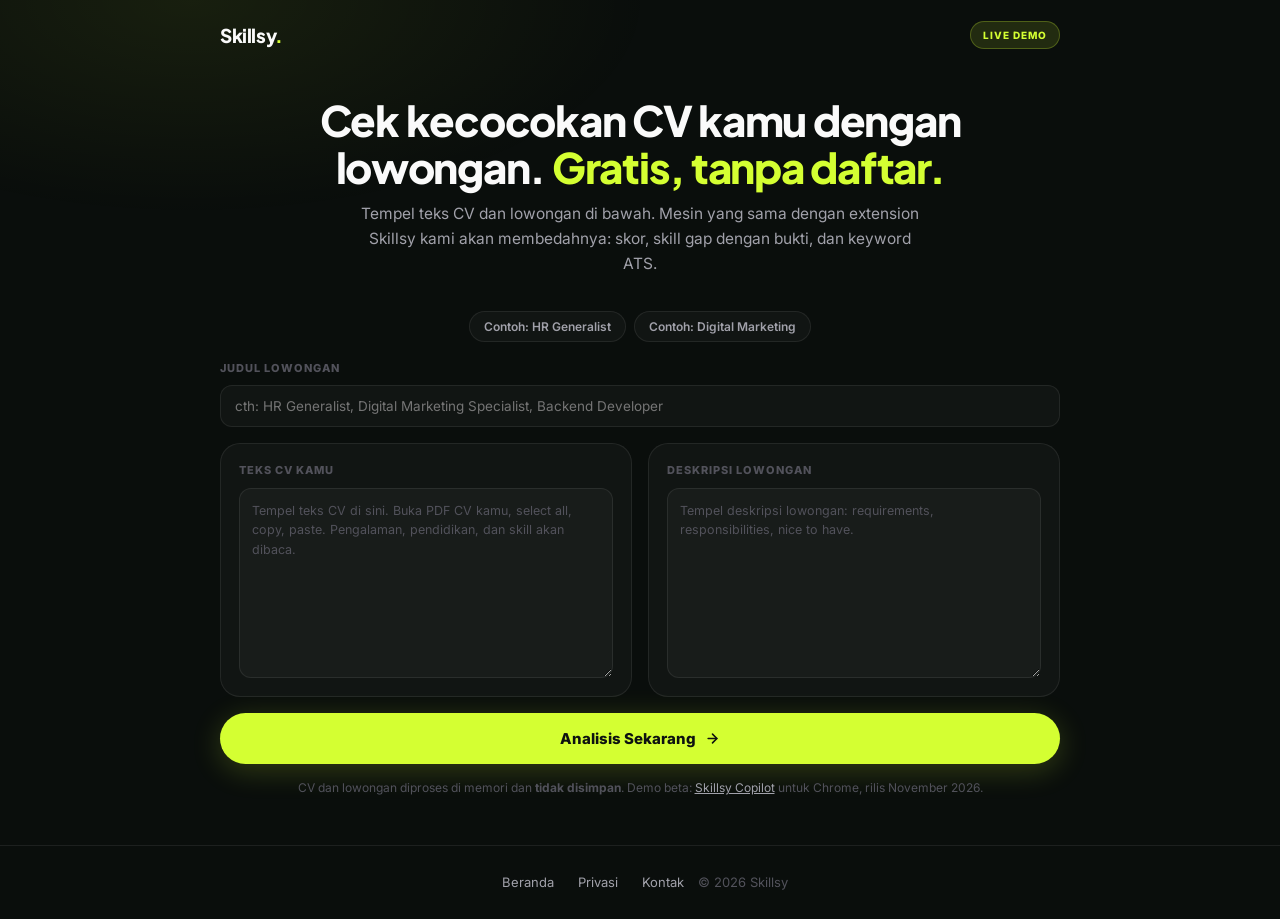
==== demo.html @ e5e5037d "feat: web demo page + non-IT skill verdict fixes Engine fixes verified against two non-IT test cases" ====
<!DOCTYPE html>
<html lang="id">
<head>
  <meta charset="UTF-8">
  <meta name="viewport" content="width=device-width, initial-scale=1.0">
  <title>Cek Kecocokan CV dengan Lowongan - Gratis | Skillsy</title>
  <meta name="description" content="Demo gratis Skillsy Copilot: tempel CV dan lowongan kerja kamu, dapatkan skor kecocokan, rincian skill gap dengan bukti, dan keyword ATS dalam hitungan detik. Tanpa daftar akun.">
  <link rel="icon" type="image/svg+xml" href="logo.svg">
  <link rel="preconnect" href="https://fonts.googleapis.com">
  <link rel="preconnect" href="https://fonts.gstatic.com" crossorigin>
  <link href="https://fonts.googleapis.com/css2?family=Inter:wght@400;500;600;700&family=Plus+Jakarta+Sans:wght@700;800&display=swap" rel="stylesheet">
  <style>
    :root {
      --bg: #0a0e0c;
      --lime: #d4ff32;
      --lime-dim: rgba(212, 255, 50, 0.12);
      --text: #fafafa;
      --muted: #a1a1aa;
      --faint: #52525b;
      --glass: rgba(255, 255, 255, 0.03);
      --glass-2: rgba(255, 255, 255, 0.06);
      --border: rgba(255, 255, 255, 0.08);
      --radius: 20px;
      --font-display: 'Plus Jakarta Sans', sans-serif;
      --font-body: 'Inter', sans-serif;
      --red: #f87171;
      --green: #4ade80;
    }
    * { margin: 0; padding: 0; box-sizing: border-box; }
    body { font-family: var(--font-body); background: var(--bg); color: var(--text); line-height: 1.6; }
    .bg-fx { position: fixed; inset: 0; z-index: -1; pointer-events: none; }
    .bg-fx::before {
      content: ''; position: absolute; inset: 0;
      background: radial-gradient(ellipse 60% 40% at 15% 0%, rgba(212,255,50,0.07), transparent 60%);
    }
    .container { max-width: 880px; margin: 0 auto; padding: 0 20px; }

    nav {
      display: flex; align-items: center; justify-content: space-between;
      padding: 20px 0;
    }
    .nav-logo { font-family: var(--font-display); font-weight: 800; font-size: 19px; letter-spacing: -0.02em; color: var(--text); text-decoration: none; }
    .nav-logo span { color: var(--lime); }
    .nav-badge { font-size: 10px; font-weight: 800; letter-spacing: 0.1em; color: var(--lime); background: var(--lime-dim); border: 1px solid rgba(212,255,50,0.25); padding: 5px 12px; border-radius: 100px; }

    .hero { padding: 26px 0 34px; text-align: center; }
    .hero h1 { font-family: var(--font-display); font-size: clamp(28px, 4.4vw, 42px); font-weight: 800; letter-spacing: -0.03em; line-height: 1.12; margin-bottom: 12px; }
    .hero h1 em { font-style: normal; color: var(--lime); }
    .hero p { color: var(--muted); max-width: 560px; margin: 0 auto; font-size: 15.5px; }

    .demo-grid { display: grid; grid-template-columns: 1fr 1fr; gap: 16px; margin-bottom: 16px; }
    .input-card {
      background: var(--glass); border: 1px solid var(--border);
      border-radius: var(--radius); padding: 18px;
      display: flex; flex-direction: column; gap: 8px;
    }
    .input-card label { font-size: 11px; font-weight: 800; letter-spacing: 0.09em; text-transform: uppercase; color: var(--faint); }
    .input-card textarea {
      width: 100%; min-height: 190px; resize: vertical;
      background: rgba(255,255,255,0.03); border: 1px solid var(--border);
      border-radius: 12px; color: var(--text);
      font-family: var(--font-body); font-size: 12.5px; line-height: 1.55;
      padding: 12px; outline: none; transition: border-color .2s;
    }
    .input-card textarea:focus { border-color: rgba(212,255,50,0.45); }
    .input-card textarea::placeholder { color: var(--faint); }
    .input-title { display: flex; flex-direction: column; gap: 8px; margin-bottom: 16px; }
    .input-title input {
      width: 100%; padding: 12px 14px;
      background: rgba(255,255,255,0.03); border: 1px solid var(--border);
      border-radius: 12px; color: var(--text);
      font-family: var(--font-body); font-size: 13.5px; outline: none;
      transition: border-color .2s;
    }
    .input-title input:focus { border-color: rgba(212,255,50,0.45); }

    .run-btn {
      width: 100%;
      background: var(--lime); color: #0d1210;
      font-family: var(--font-body); font-weight: 800; font-size: 15px;
      padding: 16px; border-radius: 100px; border: none; cursor: pointer;
      box-shadow: 0 6px 30px rgba(212,255,50,0.2);
      transition: transform .2s, box-shadow .2s;
      display: flex; align-items: center; justify-content: center; gap: 9px;
    }
    .run-btn:hover:not(:disabled) { transform: translateY(-2px); box-shadow: 0 10px 40px rgba(212,255,50,0.3); }
    .run-btn:disabled { opacity: 0.4; cursor: not-allowed; }
    .demo-error { display: none; color: var(--red); font-size: 13px; text-align: center; margin-top: 12px; }
    .demo-note { text-align: center; font-size: 12px; color: var(--faint); margin-top: 14px; }
    .demo-note a { color: var(--muted); }
    .sample-row { display: flex; gap: 8px; justify-content: center; margin-bottom: 18px; flex-wrap: wrap; }
    .sample-btn {
      background: var(--glass); border: 1px solid var(--border); color: var(--muted);
      font-family: var(--font-body); font-size: 12px; font-weight: 600;
      padding: 7px 14px; border-radius: 100px; cursor: pointer; transition: all .2s;
    }
    .sample-btn:hover { color: var(--lime); border-color: rgba(212,255,50,0.3); }

    /* RESULT */
    #result { display: none; margin-top: 36px; }
    .res-score-card {
      background: var(--glass-2); border: 1px solid var(--border);
      border-radius: var(--radius); padding: 24px;
      display: flex; align-items: center; gap: 22px; margin-bottom: 16px;
    }
    .ring {
      --pct: 0; --sz: 96px;
      width: var(--sz); height: var(--sz); border-radius: 50%; flex-shrink: 0;
      background:
        radial-gradient(closest-side, #0a0e0c 79%, transparent 80% 100%),
        conic-gradient(var(--lime) calc(var(--pct) * 1%), rgba(255,255,255,0.07) 0);
      display: flex; flex-direction: column; align-items: center; justify-content: center;
    }
    .ring b { font-family: var(--font-display); font-size: 25px; font-weight: 800; }
    .ring label { font-size: 8.5px; font-weight: 700; color: var(--faint); letter-spacing: 0.08em; text-transform: uppercase; }
    .res-score-info { display: flex; flex-direction: column; gap: 8px; }
    .res-verdict { font-size: 14.5px; font-weight: 700; color: var(--lime); }
    .res-seniority { font-size: 12.5px; color: var(--muted); }

    .res-card {
      background: var(--glass); border: 1px solid var(--border);
      border-radius: var(--radius); padding: 22px; margin-bottom: 14px;
    }
    .res-card h3 { font-family: var(--font-display); font-size: 13px; font-weight: 800; letter-spacing: 0.06em; text-transform: uppercase; color: var(--faint); margin-bottom: 14px; }
    .res-synthesis { font-size: 14.5px; color: var(--text); line-height: 1.65; }
    .bd-row { display: flex; flex-direction: column; gap: 4px; margin-bottom: 10px; }
    .bd-row:last-child { margin-bottom: 0; }
    .bd-top { display: flex; justify-content: space-between; font-size: 12.5px; }
    .bd-top .lbl { color: var(--muted); font-weight: 600; }
    .bd-top b { font-size: 12.5px; }
    .bd-track { height: 5px; background: rgba(255,255,255,0.07); border-radius: 3px; overflow: hidden; }
    .bd-fill { height: 100%; border-radius: 3px; }

    .req-item { padding: 11px 0; border-bottom: 1px solid var(--border); }
    .req-item:last-child { border-bottom: none; }
    .req-head { display: flex; gap: 10px; align-items: flex-start; }
    .req-ico { width: 17px; height: 17px; border-radius: 50%; flex-shrink: 0; margin-top: 2px; display: flex; align-items: center; justify-content: center; font-size: 10px; font-weight: 900; }
    .req-ico.met { background: rgba(74,222,128,0.15); color: var(--green); }
    .req-ico.partial { background: rgba(251,191,36,0.15); color: #fbbf24; }
    .req-ico.missing { background: rgba(248,113,113,0.15); color: var(--red); }
    .req-t { font-size: 13.5px; font-weight: 600; }
    .req-d { font-size: 12.5px; color: var(--muted); margin-top: 3px; padding-left: 27px; line-height: 1.55; }

    .chips { display: flex; flex-wrap: wrap; gap: 8px; }
    .chip {
      display: inline-flex; align-items: center; gap: 6px;
      padding: 7px 13px; border-radius: 100px;
      font-size: 12px; font-weight: 600;
      background: var(--glass); border: 1px solid var(--border); color: var(--text);
    }
    .chip i { width: 7px; height: 7px; border-radius: 50%; }
    .chip.ok i { background: var(--green); }
    .chip.no i { background: var(--red); }
    .chip.ats { border-style: dashed; color: var(--muted); font-family: ui-monospace, monospace; font-size: 11.5px; cursor: pointer; transition: border-color .2s; }
    .chip.ats:hover { border-color: rgba(212,255,50,0.4); color: var(--lime); }

    footer { border-top: 1px solid var(--border); margin-top: 48px; padding: 26px 0; font-size: 13px; color: var(--faint); text-align: center; }
    footer a { color: var(--muted); text-decoration: none; margin: 0 10px; }
    footer a:hover { color: var(--lime); }

    @media (max-width: 720px) { .demo-grid { grid-template-columns: 1fr; } .res-score-card { flex-direction: column; text-align: center; } .res-score-info { align-items: center; } }
  </style>
</head>
<body>
<div class="bg-fx"></div>
<div class="container">

  <nav>
    <a class="nav-logo" href="/">Skillsy<span>.</span></a>
    <span class="nav-badge">LIVE DEMO</span>
  </nav>

  <header class="hero">
    <h1>Cek kecocokan CV kamu dengan lowongan. <em>Gratis, tanpa daftar.</em></h1>
    <p>Tempel teks CV dan lowongan di bawah. Mesin yang sama dengan extension Skillsy kami akan membedahnya: skor, skill gap dengan bukti, dan keyword ATS.</p>
  </header>

  <div class="sample-row">
    <button class="sample-btn" onclick="fillSample('hr')">Contoh: HR Generalist</button>
    <button class="sample-btn" onclick="fillSample('dm')">Contoh: Digital Marketing</button>
  </div>

  <div class="input-title">
    <label style="font-size: 11px; font-weight: 800; letter-spacing: 0.09em; text-transform: uppercase; color: var(--faint);">Judul Lowongan</label>
    <input type="text" id="jobTitle" placeholder="cth: HR Generalist, Digital Marketing Specialist, Backend Developer">
  </div>

  <div class="demo-grid">
    <div class="input-card">
      <label for="cvText">Teks CV kamu</label>
      <textarea id="cvText" placeholder="Tempel teks CV di sini. Buka PDF CV kamu, select all, copy, paste. Pengalaman, pendidikan, dan skill akan dibaca." spellcheck="false"></textarea>
    </div>
    <div class="input-card">
      <label for="jobDesc">Deskripsi lowongan</label>
      <textarea id="jobDesc" placeholder="Tempel deskripsi lowongan: requirements, responsibilities, nice to have." spellcheck="false"></textarea>
    </div>
  </div>

  <button class="run-btn" id="runBtn" onclick="runAnalysis()">
    Analisis Sekarang
    <svg width="15" height="15" viewBox="0 0 24 24" fill="none" stroke="currentColor" stroke-width="2.5" stroke-linecap="round" stroke-linejoin="round"><line x1="5" y1="12" x2="19" y2="12"/><polyline points="12 5 19 12 12 19"/></svg>
  </button>
  <div class="demo-error" id="demoError" role="alert"></div>
  <p class="demo-note">CV dan lowongan diproses di memori dan <b>tidak disimpan</b>. Demo beta: <a href="/">Skillsy Copilot</a> untuk Chrome, rilis November 2026.</p>

  <div id="result">
    <div class="res-score-card">
      <div class="ring" id="scoreRing"><b id="scoreNum">0%</b><label>Match</label></div>
      <div class="res-score-info">
        <span class="res-verdict" id="resVerdict"></span>
        <span class="res-seniority" id="resSeniority"></span>
      </div>
    </div>

    <div class="res-card" id="synthCard" style="display:none;">
      <h3>Pembahasan</h3>
      <p class="res-synthesis" id="resSynthesis"></p>
    </div>

    <div class="res-card" id="bdCard" style="display:none;">
      <h3>Dari Mana Skor Ini</h3>
      <div id="breakdown"></div>
    </div>

    <div class="res-card">
      <h3>Kecocokan Requirement</h3>
      <div id="reqList"></div>
    </div>

    <div class="res-card" id="chipsCard" style="display:none;">
      <h3>Skill Kamu vs Lowongan</h3>
      <div class="chips" id="skillChips"></div>
    </div>

    <div class="res-card" id="atsCard" style="display:none;">
      <h3>Keyword ATS (klik untuk salin)</h3>
      <div class="chips" id="atsChips"></div>
    </div>

    <div class="res-card" style="text-align: center;">
      <p style="font-size: 13.5px; color: var(--muted);">Ini versi web yang disederhanakan. <b style="color: var(--text);">Extension Skillsy</b> menyimpan CV kamu, memindai lowongan LinkedIn/JobStreet dalam satu klik, dan membuat surat lamaran.</p>
    </div>
  </div>
</div>

<footer>
  <a href="/">Beranda</a>
  <a href="privacy.html">Privasi</a>
  <a href="mailto:raybunaken@gmail.com">Kontak</a>
  &copy; 2026 Skillsy
</footer>

<script>
  const SAMPLES = {
    hr: {
      title: 'HR Generalist',
      cv: 'SARI MELATI\nHR Generalist - PT Distribusi Niaga (3 tahun)\n\nPENGALAMAN:\n- Menangani rekrutmen end-to-end, screening 200+ kandidat per tahun\n- Payroll dan pengelolaan BPJS 150 karyawan menggunakan Excel\n- Onboarding dan training karyawan baru\n- Menyusun kontrak kerja dan peraturan perusahaan\n\nPENDIDIKAN: S1 Psikologi, Universitas Indonesia\n\nSKILL: Rekrutmen, Payroll, Excel, Training, Komunikasi, Kontrak Kerja',
      jd: 'HR Generalist - PT Maju Bersama\nRequirements:\n- Minimum 2 years of HR experience\n- Bachelor degree in Psychology or Management\n- Strong communication and interpersonal skills\n- Experience with payroll and BPJS administration\nNice to have: familiar with HRIS such as Talenta'
    },
    dm: {
      title: 'Digital Marketing Specialist',
      cv: 'RINA KUSUMA\nSocial Media Officer - Brand Lokal (2 tahun)\n\nPENGALAMAN:\n- Mengelola Instagram dan TikTok, tumbuh 50k followers organik\n- Membuat content calendar dan copywriting untuk 3 brand\n- Evaluasi performa konten menggunakan Google Analytics dan Excel\n- Desain konten harian menggunakan Canva\n\nPENDIDIKAN: S1 Manajemen Pemasaran\n\nSKILL: Copywriting, Canva, Google Analytics, Content Strategy, Excel',
      jd: 'Digital Marketing Specialist\nRequirements:\n- 2+ years experience in digital marketing\n- Experience running Meta Ads campaigns\n- Strong Search Engine Optimization (SEO) knowledge\n- Excellent content writing skills\nNice to have: Canva, email marketing'
    }
  };

  function fillSample(key) {
    const s = SAMPLES[key];
    document.getElementById('jobTitle').value = s.title;
    document.getElementById('cvText').value = s.cv;
    document.getElementById('jobDesc').value = s.jd;
  }

  function err(msg) {
    const el = document.getElementById('demoError');
    el.textContent = msg;
    el.style.display = 'block';
  }
  function clearErr() { document.getElementById('demoError').style.display = 'none'; }

  function getInstallId() {
    let id = localStorage.getItem('skillsy-demo-id');
    if (!id) {
      id = (crypto.randomUUID) ? crypto.randomUUID() : 'web-' + Date.now() + '-' + Math.random().toString(36).slice(2);
      localStorage.setItem('skillsy-demo-id', id);
    }
    return id;
  }

  const EMAIL_RE = null;
  const statusText = (score) => score >= 70 ? 'Cukup siap untuk apply' : score >= 45 ? 'Layak dicoba, perbaiki dulu' : 'Jarak masih besar, pertimbangkan posisi lain';

  async function runAnalysis() {
    clearErr();
    const cv = document.getElementById('cvText').value.trim();
    const jd = document.getElementById('jobDesc').value.trim();
    const title = document.getElementById('jobTitle').value.trim() || 'Lowongan';
    if (cv.length < 50) { err('Teks CV terlalu pendek. Tempel CV lengkap minimal beberapa paragraf.'); return; }
    if (jd.length < 30) { err('Deskripsi lowongan terlalu pendek. Tempel requirements-nya.'); return; }

    const btn = document.getElementById('runBtn');
    btn.disabled = true;
    btn.innerText = 'Menganalisis... (sekitar 10 detik)';

    try {
      const res = await fetch('/api/analyze-job', {
        method: 'POST',
        headers: { 'Content-Type': 'application/json', 'X-Skillsy-Client': getInstallId() },
        body: JSON.stringify({ cv_text: cv, job_title: title, job_description: jd })
      });
      if (res.status === 429) { const d = await res.json().catch(() => ({})); throw new Error(d.detail || 'Terlalu banyak percobaan. Tunggu satu menit.'); }
      const data = await res.json();
      if (data.error) throw new Error(data.error);
      renderResult(data);
    } catch (e) {
      err(e.message || 'Terjadi kesalahan. Coba lagi.');
    } finally {
      btn.disabled = false;
      btn.innerHTML = 'Analisis Sekarang <svg width="15" height="15" viewBox="0 0 24 24" fill="none" stroke="currentColor" stroke-width="2.5" stroke-linecap="round" stroke-linejoin="round"><line x1="5" y1="12" x2="19" y2="12"/><polyline points="12 5 19 12 12 19"/></svg>';
      document.getElementById('result').scrollIntoView({ behavior: 'smooth', block: 'start' });
    }
  }

  function renderResult(d) {
    const score = d.readiness_score || 0;
    const ring = document.getElementById('scoreRing');
    ring.style.setProperty('--pct', score);
    document.getElementById('scoreNum').textContent = score + '%';
    document.getElementById('resVerdict').textContent = statusText(score);
    document.getElementById('resSeniority').textContent = d.seniority_level || '';

    const synEl = document.getElementById('synthCard');
    if (d.synthesis) { document.getElementById('resSynthesis').textContent = d.synthesis; synEl.style.display = 'block'; }
    else synEl.style.display = 'none';

    const bd = d.score_breakdown;
    const bdEl = document.getElementById('bdCard');
    if (bd) {
      const labels = { experience: 'Pengalaman', must_skills: 'Skill Wajib', plus_skills: 'Skill Plus', education: 'Edukasi' };
      document.getElementById('breakdown').innerHTML = Object.entries(bd).map(([k, v]) => {
        const pct = Math.max(0, Math.min(100, v.score || 0));
        const color = pct >= 70 ? '#22c55e' : pct >= 45 ? '#f59e0b' : '#ef4444';
        return `<div class="bd-row"><div class="bd-top"><span class="lbl">${labels[k] || k}</span><b>${pct} <span style="color:var(--faint); font-weight:600; font-size:10.5px;">bobot ${v.weight}%</span></b></div><div class="bd-track"><div class="bd-fill" style="width:${pct}%; background:${color};"></div></div></div>`;
      }).join('');
      bdEl.style.display = 'block';
    } else bdEl.style.display = 'none';

    const icon = { met: '&#10003;', partial: '+', missing: '&#10007;' };
    document.getElementById('reqList').innerHTML = (d.requirements_check || []).map(r =>
      `<div class="req-item"><div class="req-head"><div class="req-ico ${r.status}">${icon[r.status] || '?'}</div><div class="req-t">${r.req}</div></div><div class="req-d">${r.detail || ''}</div></div>`
    ).join('');

    const chipsEl = document.getElementById('chipsCard');
    const matched = d.matched_skills || [];
    const missing = d.missing_skills || [];
    if (matched.length || missing.length) {
      chipsEl.innerHTML =
        matched.map(s => `<span class="chip ok"><i></i>${s}</span>`).join('') +
        missing.map(s => `<span class="chip no"><i></i>${s}</span>`).join('');
      chipsEl.style.display = 'block';
    } else chipsEl.style.display = 'none';

    const atsEl = document.getElementById('atsCard');
    if (d.ats_keywords && d.ats_keywords.length) {
      atsEl.innerHTML = '';
      d.ats_keywords.forEach(kw => {
        const c = document.createElement('span');
        c.className = 'chip ats';
        c.textContent = kw;
        c.title = 'Klik untuk salin';
        c.onclick = () => {
          navigator.clipboard.writeText(kw).then(() => {
            c.textContent = 'tersalin: ' + kw;
            setTimeout(() => { c.textContent = kw; }, 1500);
          });
        };
        atsEl.appendChild(c);
      });
      atsEl.style.display = 'block';
    } else atsEl.style.display = 'none';

    document.getElementById('result').style.display = 'block';
  }
</script>
</body>
</html>
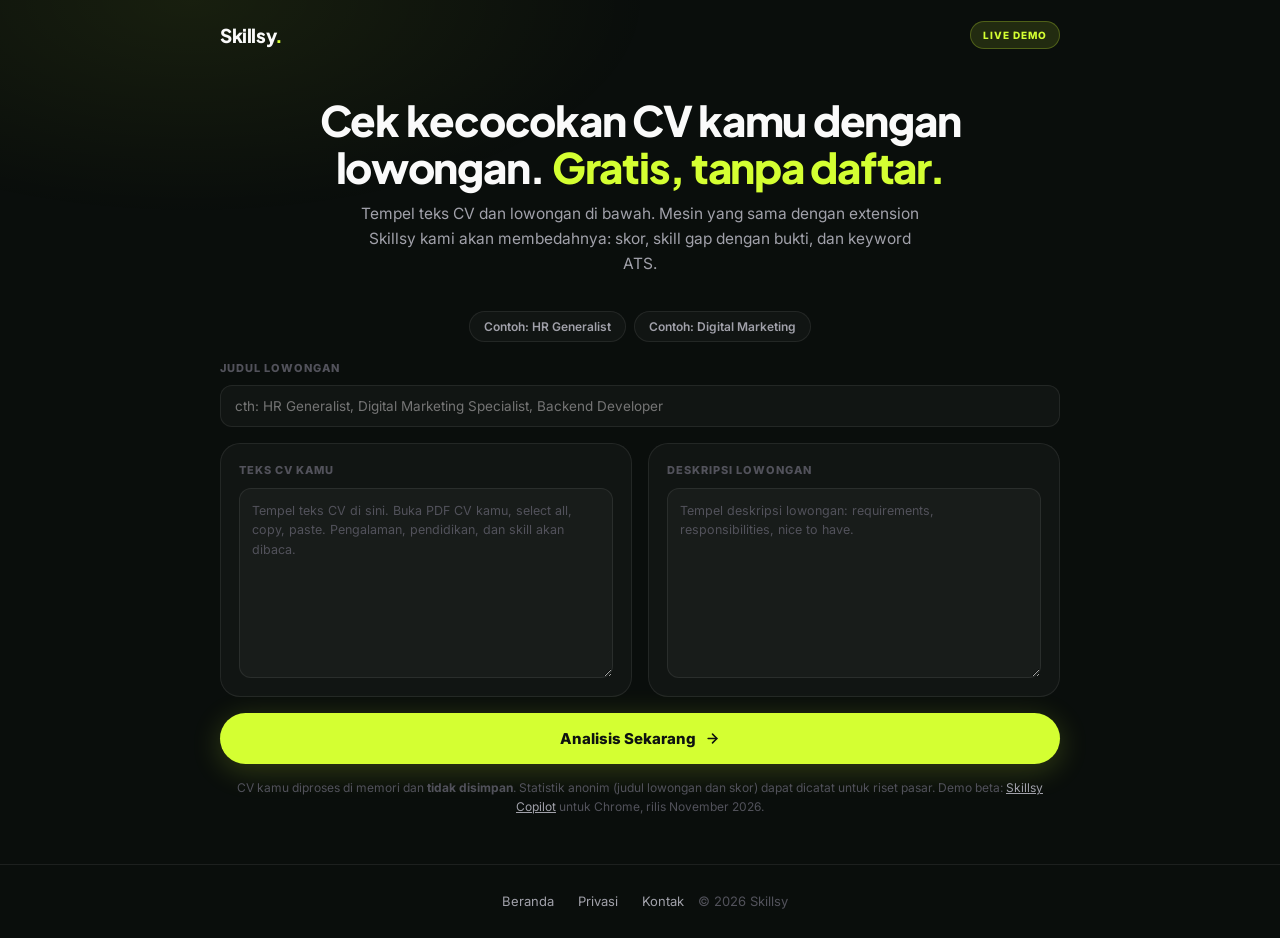
==== commit 5617dad3: "feat: Supabase persistence - waitlist, anonymous scan log, keepalive cron - supabase_insert helper o" ====
--- a/demo.html
+++ b/demo.html
@@ -201,7 +201,7 @@
     <svg width="15" height="15" viewBox="0 0 24 24" fill="none" stroke="currentColor" stroke-width="2.5" stroke-linecap="round" stroke-linejoin="round"><line x1="5" y1="12" x2="19" y2="12"/><polyline points="12 5 19 12 12 19"/></svg>
   </button>
   <div class="demo-error" id="demoError" role="alert"></div>
-  <p class="demo-note">CV dan lowongan diproses di memori dan <b>tidak disimpan</b>. Demo beta: <a href="/">Skillsy Copilot</a> untuk Chrome, rilis November 2026.</p>
+  <p class="demo-note">CV kamu diproses di memori dan <b>tidak disimpan</b>. Statistik anonim (judul lowongan dan skor) dapat dicatat untuk riset pasar. Demo beta: <a href="/">Skillsy Copilot</a> untuk Chrome, rilis November 2026.</p>
 
   <div id="result">
     <div class="res-score-card">
@@ -264,6 +264,10 @@
     }
   };
 
+  // Saat file dibuka langsung dari disk (file://), relative URL tidak punya origin.
+  // Fallback ke API production supaya demo tetap jalan di mana pun dibuka.
+  const API_BASE = location.protocol.startsWith('http') ? '' : 'https://skillsy.my.id';
+
   function fillSample(key) {
     const s = SAMPLES[key];
     document.getElementById('jobTitle').value = s.title;
@@ -303,7 +307,7 @@
     btn.innerText = 'Menganalisis... (sekitar 10 detik)';
 
     try {
-      const res = await fetch('/api/analyze-job', {
+      const res = await fetch(API_BASE + '/api/analyze-job', {
         method: 'POST',
         headers: { 'Content-Type': 'application/json', 'X-Skillsy-Client': getInstallId() },
         body: JSON.stringify({ cv_text: cv, job_title: title, job_description: jd })
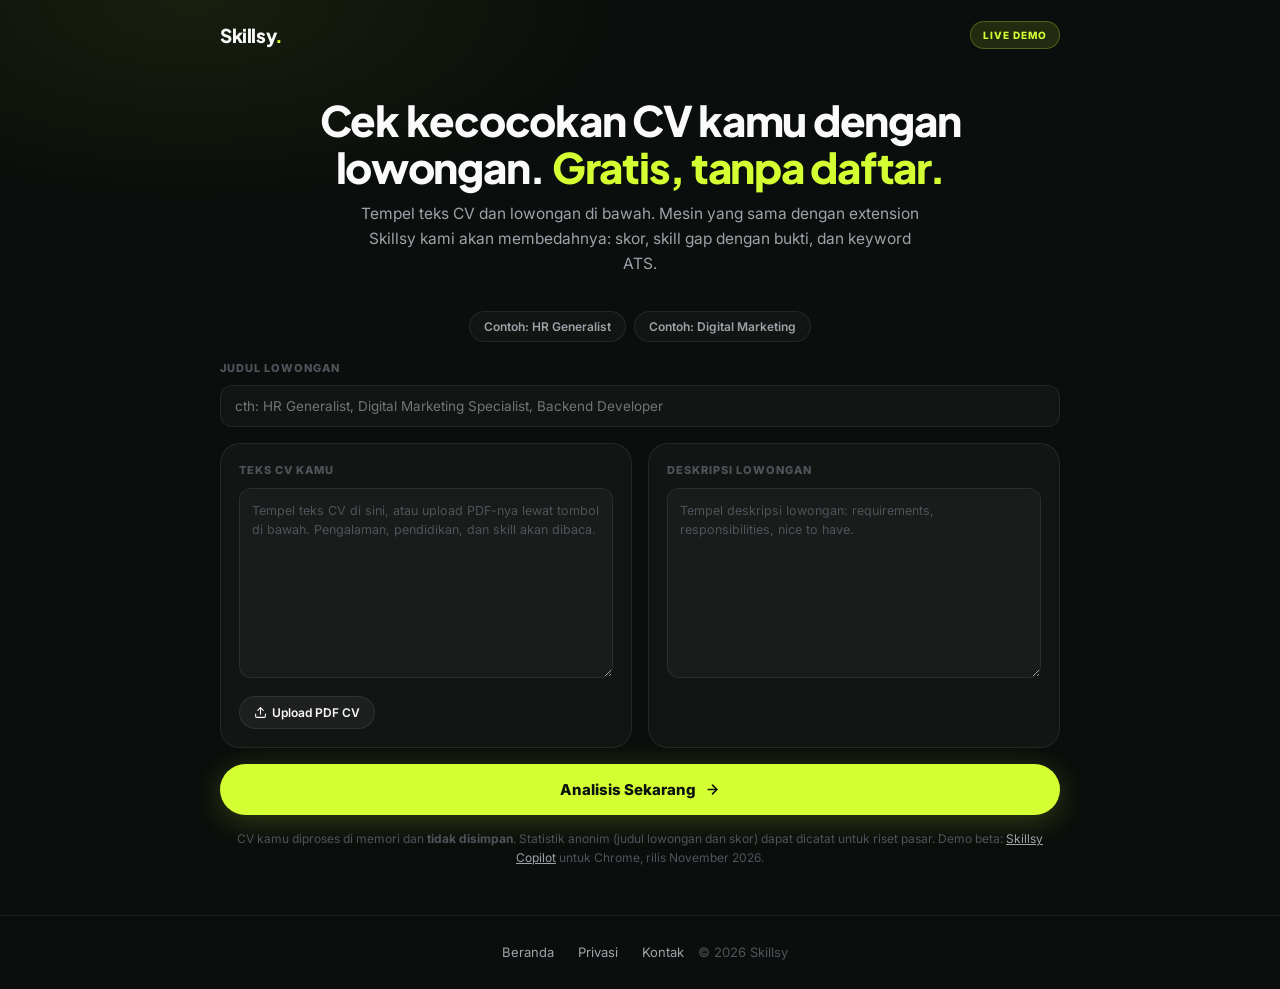
==== commit 6a7c120a: "feat: demo accepts PDF CV upload, parsed client-side Same pdf.js bundle the extension uses, served s" ====
--- a/demo.html
+++ b/demo.html
@@ -63,6 +63,14 @@
       padding: 12px; outline: none; transition: border-color .2s;
     }
     .input-card textarea:focus { border-color: rgba(212,255,50,0.45); }
+    .cv-upload-row { display: flex; align-items: center; gap: 10px; margin-top: 10px; flex-wrap: wrap; }
+    .cv-upload-btn {
+      background: rgba(255,255,255,0.05); border: 1px solid var(--border);
+      color: var(--text); font-family: var(--font-body); font-size: 12px; font-weight: 600;
+      padding: 8px 14px; border-radius: 100px; cursor: pointer; transition: all .2s;
+    }
+    .cv-upload-btn:hover { border-color: rgba(212,255,50,0.35); color: var(--lime); }
+    .cv-file-name { font-size: 11.5px; color: var(--muted); }
     .input-card textarea::placeholder { color: var(--faint); }
     .input-title { display: flex; flex-direction: column; gap: 8px; margin-bottom: 16px; }
     .input-title input {
@@ -188,7 +196,14 @@
   <div class="demo-grid">
     <div class="input-card">
       <label for="cvText">Teks CV kamu</label>
-      <textarea id="cvText" placeholder="Tempel teks CV di sini. Buka PDF CV kamu, select all, copy, paste. Pengalaman, pendidikan, dan skill akan dibaca." spellcheck="false"></textarea>
+      <textarea id="cvText" placeholder="Tempel teks CV di sini, atau upload PDF-nya lewat tombol di bawah. Pengalaman, pendidikan, dan skill akan dibaca." spellcheck="false"></textarea>
+      <div class="cv-upload-row">
+        <button type="button" class="cv-upload-btn" onclick="document.getElementById('cvFile').click()">
+          <svg width="13" height="13" viewBox="0 0 24 24" fill="none" stroke="currentColor" stroke-width="2" stroke-linecap="round" stroke-linejoin="round" style="vertical-align:-2px; margin-right:5px;"><path d="M21 15v4a2 2 0 0 1-2 2H5a2 2 0 0 1-2-2v-4"/><polyline points="17 8 12 3 7 8"/><line x1="12" y1="3" x2="12" y2="15"/></svg>Upload PDF CV
+        </button>
+        <span class="cv-file-name" id="cvFileName"></span>
+        <input type="file" id="cvFile" accept="application/pdf,.pdf" style="display:none">
+      </div>
     </div>
     <div class="input-card">
       <label for="jobDesc">Deskripsi lowongan</label>
@@ -249,6 +264,40 @@
   <a href="mailto:raybunaken@gmail.com">Kontak</a>
   &copy; 2026 Skillsy
 </footer>
+
+<script src="/extension/pdf.min.js"></script>
+<script>
+  // ── PDF CV upload: diparse di browser, file tidak pernah diunggah ──
+  document.getElementById('cvFile').addEventListener('change', async (e) => {
+    const file = e.target.files[0];
+    if (!file) return;
+    clearErr();
+    const nameEl = document.getElementById('cvFileName');
+    if (file.size > 10 * 1024 * 1024) { err('Ukuran PDF maksimal 10MB.'); return; }
+    nameEl.textContent = 'membaca ' + file.name + '...';
+
+    try {
+      if (typeof pdfjsLib === 'undefined') throw new Error('Pembaca PDF belum termuat. Refresh halaman atau tempel teks manual.');
+      pdfjsLib.GlobalWorkerOptions.workerSrc = '/extension/pdf.worker.min.js';
+      const buf = await file.arrayBuffer();
+      const pdf = await pdfjsLib.getDocument({ data: buf }).promise;
+      let text = '';
+      const maxPages = Math.min(pdf.numPages, 15);
+      for (let p = 1; p <= maxPages; p++) {
+        const page = await pdf.getPage(p);
+        const content = await page.getTextContent();
+        text += content.items.map(i => i.str).join(' ') + '\n\n';
+      }
+      text = text.replace(/[ \t]+/g, ' ').trim();
+      if (text.length < 50) throw new Error('Teks tidak terbaca dari PDF ini (kemungkinan hasil scan/gambar). Tempel teks manual ya.');
+      document.getElementById('cvText').value = text;
+      nameEl.innerHTML = '<b style="color: var(--green);">&#10003; ' + file.name + '</b> (' + text.length.toLocaleString('id-ID') + ' karakter terbaca, bisa kamu edit di atas)';
+    } catch (e2) {
+      nameEl.textContent = '';
+      err(e2.message || 'Gagal membaca PDF.');
+    }
+  });
+</script>
 
 <script>
   const SAMPLES = {
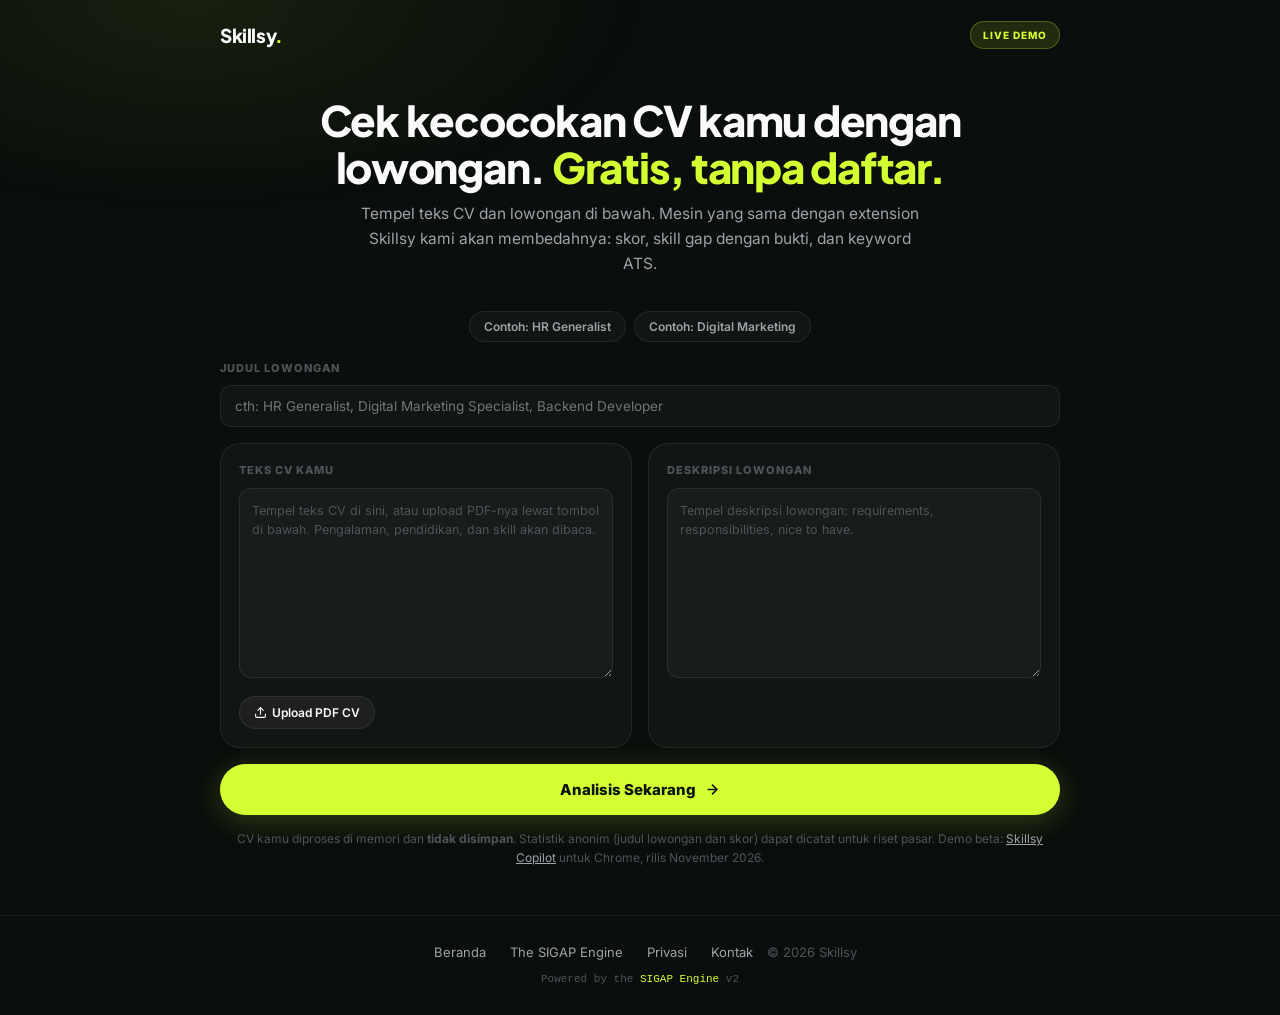
==== commit 08a54bed: "feat: SIGAP Engine page - show the work, prove determinism live New under-the-hood page (sigap-engin" ====
--- a/demo.html
+++ b/demo.html
@@ -260,9 +260,11 @@
 
 <footer>
   <a href="/">Beranda</a>
+  <a href="sigap-engine.html">The SIGAP Engine</a>
   <a href="privacy.html">Privasi</a>
   <a href="mailto:raybunaken@gmail.com">Kontak</a>
   &copy; 2026 Skillsy
+  <div style="margin-top: 8px; font-family: ui-monospace, monospace; font-size: 11px;">Powered by the <span style="color: var(--lime);">SIGAP Engine</span> v2</div>
 </footer>
 
 <script src="/extension/pdf.min.js"></script>
